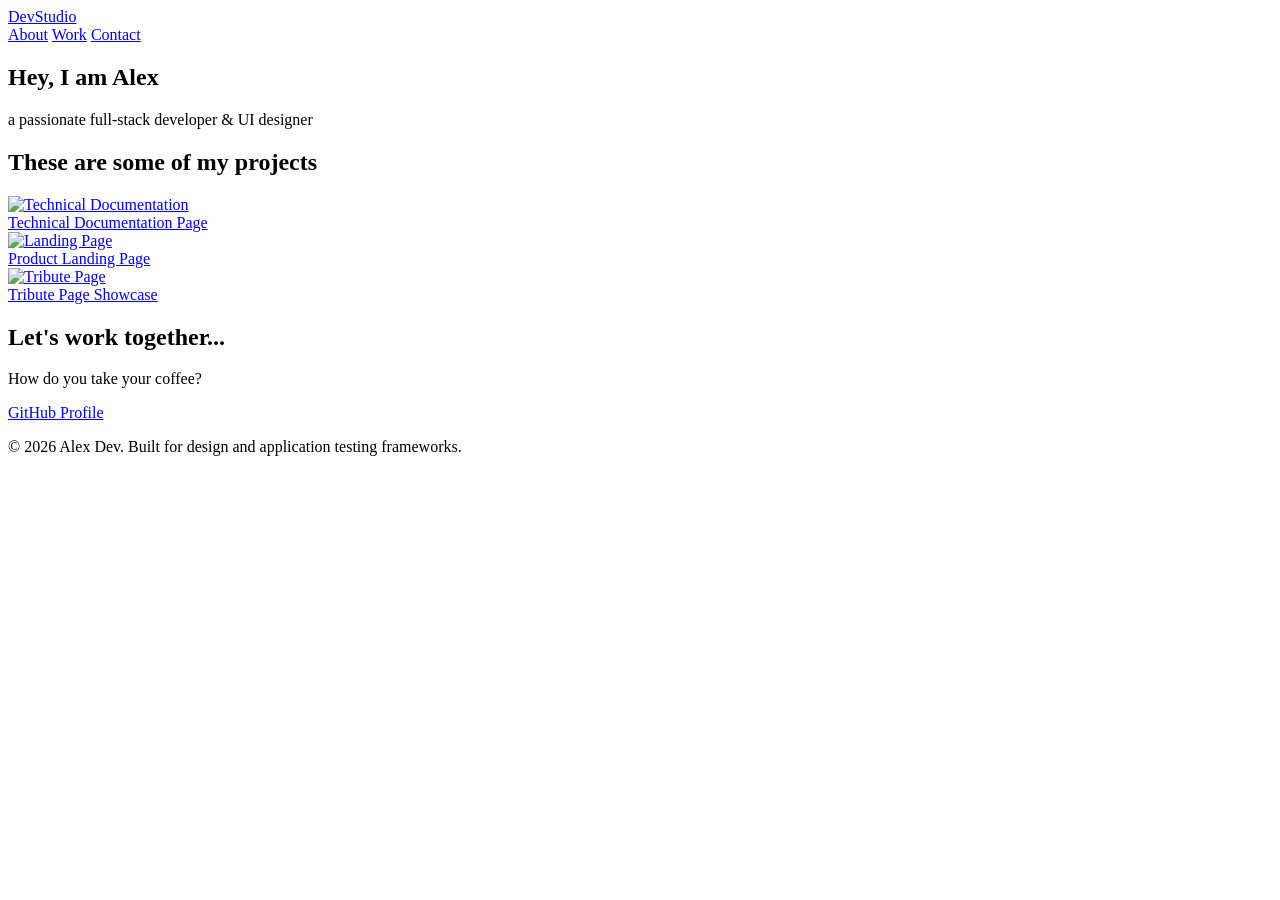
==== 2024645474_Build a Personal Portfolio Webpage/index.html @ 82c10cdc "Create index.html for personal portfolio webpage This HTML file serves as the structure for a person" ====
<!DOCTYPE html>
<html lang="en">
<head>
  <meta charset="UTF-8">
  <meta name="viewport" content="width=device-width, initial-scale=1.0">
  <title>Personal Portfolio</title>
  <link rel="stylesheet" href="styles.css">
</head>
<body>

  <nav id="navbar">
    <div class="nav-container">
      <a href="#welcome-section" class="logo">DevStudio</a>
      <div class="nav-links">
        <a href="#welcome-section">About</a>
        <a href="#project-section">Work</a>
        <a href="#contact">Contact</a>
      </div>
    </div>
  </nav>

  <section id="welcome-section">
    <div class="welcome-content">
      <h1>Hey, I am Alex</h1>
      <p>a passionate full-stack developer & UI designer</p>
    </div>
  </section>

  <section id="project-section">
    <h2 class="section-title">These are some of my projects</h2>
    
    <div class="projects-grid">
      <a href="https://codepen.io" class="project-tile" target="_blank">
        <img src="https://cdn.pixabay.com/photo/2016/11/19/22/52/coding-1841550_1280.jpg" alt="Technical Documentation" class="project-img">
        <div class="project-info">
          <span class="project-title">Technical Documentation Page</span>
        </div>
      </a>

      <a href="https://codepen.io" class="project-tile" target="_blank">
        <img src="https://cdn.pixabay.com/photo/2015/04/23/22/00/tree-736885_1280.jpg" alt="Landing Page" class="project-img">
        <div class="project-info">
          <span class="project-title">Product Landing Page</span>
        </div>
      </a>

      <a href="https://codepen.io" class="project-tile" target="_blank">
        <img src="https://cdn.pixabay.com/photo/2019/10/09/06/07/computer-4536531_1280.png" alt="Tribute Page" class="project-img">
        <div class="project-info">
          <span class="project-title">Tribute Page Showcase</span>
        </div>
      </a>
    </div>
  </section>

  <section id="contact">
    <h2>Let's work together...</h2>
    <p>How do you take your coffee?</p>
    
    <div class="contact-links">
      <a id="profile-link" href="https://github.com" target="_blank" class="contact-btn">
        GitHub Profile
      </a>
    </div>
  </section>

  <footer>
    <p>&copy; 2026 Alex Dev. Built for design and application testing frameworks.</p>
  </footer>

</body>
</html>
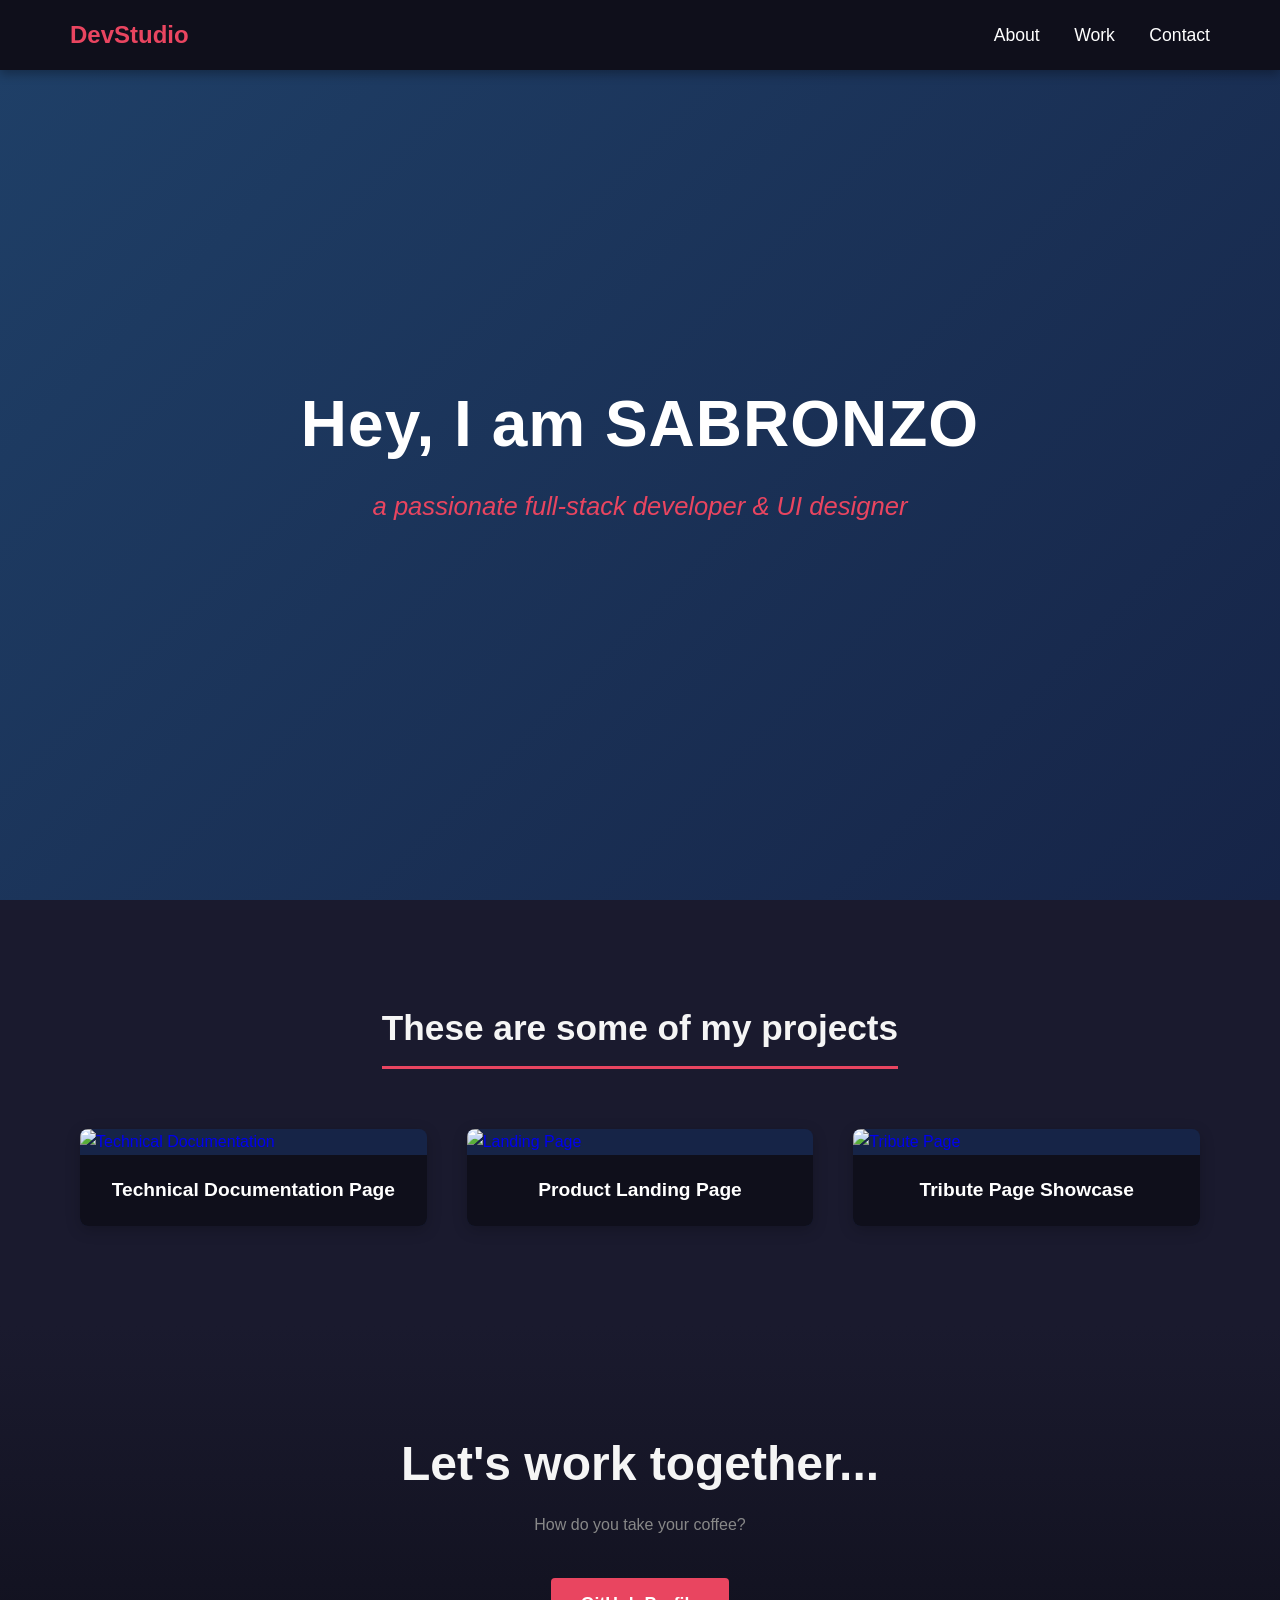
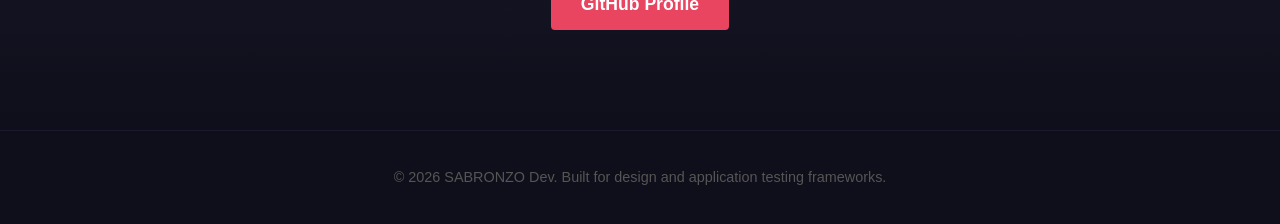
==== commit 9eaf9d65: "Build index.html for Build a Personal Portfolio" ====
--- a/2024645474_Build a Personal Portfolio Webpage/index.html
+++ b/2024645474_Build a Personal Portfolio Webpage/index.html
@@ -21,7 +21,7 @@
 
   <section id="welcome-section">
     <div class="welcome-content">
-      <h1>Hey, I am Alex</h1>
+      <h1>Hey, I am SABRONZO</h1>
       <p>a passionate full-stack developer & UI designer</p>
     </div>
   </section>
@@ -65,7 +65,7 @@
   </section>
 
   <footer>
-    <p>&copy; 2026 Alex Dev. Built for design and application testing frameworks.</p>
+    <p>&copy; 2026 SABRONZO Dev. Built for design and application testing frameworks.</p>
   </footer>
 
 </body>
--- a/2024645474_Build a Personal Portfolio Webpage/styles.css
+++ b/2024645474_Build a Personal Portfolio Webpage/styles.css
@@ -0,0 +1,197 @@
+* {
+  margin: 0;
+  padding: 0;
+  box-sizing: border-box;
+}
+
+html {
+  scroll-behavior: smooth;
+}
+
+body {
+  font-family: 'Segoe UI', Tahoma, Geneva, Verdana, sans-serif;
+  background-color: #1a1a2e;
+  color: #f5f5f5;
+  line-height: 1.6;
+}
+
+#navbar {
+  position: fixed;
+  top: 0;
+  left: 0;
+  width: 100%;
+  height: 70px;
+  background-color: #0f0f1b;
+  box-shadow: 0 4px 10px rgba(0, 0, 0, 0.3);
+  z-index: 1000;
+}
+
+.nav-container {
+  max-width: 1200px;
+  height: 100%;
+  margin: 0 auto;
+  padding: 0 30px;
+  display: flex;
+  justify-content: space-between;
+  align-items: center;
+}
+
+.logo {
+  font-size: 1.5rem;
+  font-weight: 700;
+  color: #e94560;
+  text-decoration: none;
+}
+
+.nav-links a {
+  text-decoration: none;
+  color: #ffffff;
+  font-size: 1.1rem;
+  margin-left: 30px;
+  transition: color 0.2s ease;
+}
+
+.nav-links a:hover {
+  color: #e94560;
+}
+
+#welcome-section {
+  height: 100vh;
+  width: 100%;
+  background: linear-gradient(135deg, #1f4068 0%, #162447 100%);
+  display: flex;
+  justify-content: center;
+  align-items: center;
+  text-align: center;
+}
+
+.welcome-content h1 {
+  font-size: 4rem;
+  color: #ffffff;
+  margin-bottom: 10px;
+  font-weight: 700;
+  letter-spacing: 1px;
+}
+
+.welcome-content p {
+  font-size: 1.6rem;
+  color: #e94560;
+  font-style: italic;
+  font-weight: 300;
+}
+
+#project-section {
+  padding: 100px 40px;
+  background-color: #1a1a2e;
+  max-width: 1200px;
+  margin: 0 auto;
+}
+
+.section-title {
+  text-align: center;
+  font-size: 2.2rem;
+  margin-bottom: 60px;
+  border-bottom: 3px solid #e94560;
+  width: fit-content;
+  margin-left: auto;
+  margin-right: auto;
+  padding-bottom: 10px;
+}
+
+.projects-grid {
+  display: grid;
+  grid-template-columns: repeat(auto-fit, minmax(320px, 1fr));
+  gap: 40px;
+}
+
+.project-tile {
+  background-color: #162447;
+  border-radius: 8px;
+  overflow: hidden;
+  text-decoration: none;
+  box-shadow: 0 4px 15px rgba(0,0,0,0.2);
+  transition: transform 0.3s ease, box-shadow 0.3s ease;
+}
+
+.project-tile:hover {
+  transform: translateY(-8px);
+  box-shadow: 0 12px 20px rgba(233, 69, 96, 0.2);
+}
+
+.project-img {
+  width: 100%;
+  height: 240px;
+  object-fit: cover;
+}
+
+.project-info {
+  padding: 20px;
+  background-color: #0f0f1b;
+  text-align: center;
+}
+
+.project-title {
+  color: #ffffff;
+  font-size: 1.2rem;
+  font-weight: 600;
+}
+
+#contact {
+  background: linear-gradient(180deg, #1a1a2e 0%, #0f0f1b 100%);
+  padding: 100px 20px;
+  text-align: center;
+}
+
+#contact h2 {
+  font-size: 3rem;
+  margin-bottom: 10px;
+}
+
+#contact p {
+  color: #888;
+  margin-bottom: 40px;
+}
+
+.contact-btn {
+  display: inline-block;
+  padding: 12px 30px;
+  background-color: #e94560;
+  color: white;
+  text-decoration: none;
+  font-size: 1.1rem;
+  border-radius: 4px;
+  font-weight: 600;
+  transition: background-color 0.2s ease, transform 0.2s ease;
+}
+
+.contact-btn:hover {
+  background-color: #950740;
+  transform: scale(1.05);
+}
+
+footer {
+  background-color: #0f0f1b;
+  text-align: center;
+  padding: 35px 20px;
+  color: #555;
+  border-top: 1px solid #1a1a2e;
+  font-size: 0.9rem;
+}
+
+@media (max-width: 768px) {
+  .welcome-content h1 {
+    font-size: 2.5rem;
+  }
+  
+  .welcome-content p {
+    font-size: 1.2rem;
+  }
+
+  .nav-links {
+    display: none;
+  }
+
+  #project-section {
+    padding: 60px 20px;
+  }
+}
